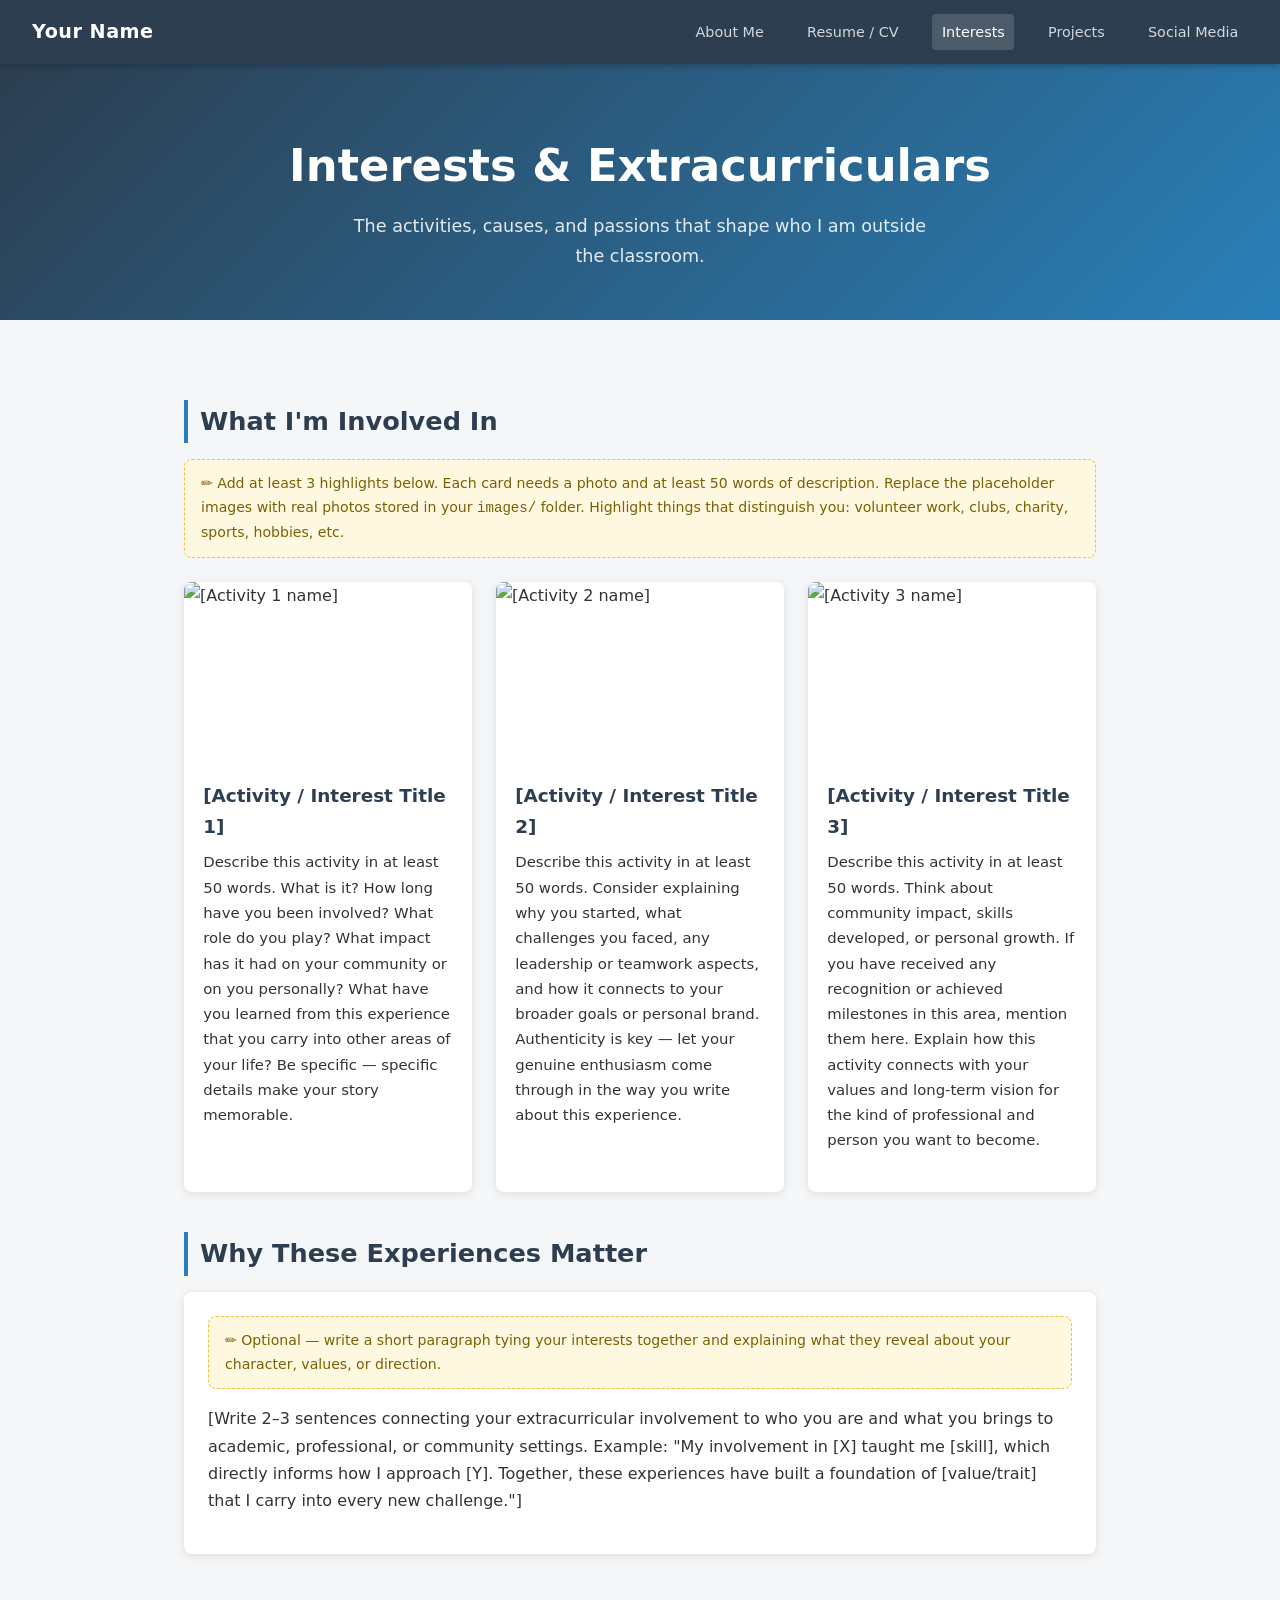
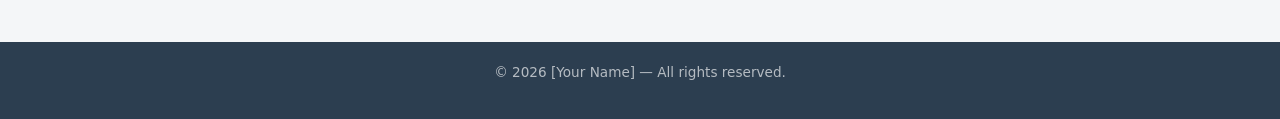
==== interests.html @ f591327f "basic layout for pages" ====
<!DOCTYPE html>
<html lang="en">
<head>
  <meta charset="UTF-8" />
  <meta name="viewport" content="width=device-width, initial-scale=1.0" />
  <title>Interests &amp; Extracurriculars | My Portfolio</title>
  <link rel="stylesheet" href="css/style.css" />
</head>
<body>

  <!-- ===== Navigation ===== -->
  <nav>
    <span class="brand">Your Name</span>
    <a href="index.html">About Me</a>
    <a href="resume.html">Resume / CV</a>
    <a href="interests.html" class="active">Interests</a>
    <a href="projects.html">Projects</a>
    <a href="social.html">Social Media</a>
  </nav>

  <!-- ===== Hero ===== -->
  <section class="hero">
    <h1>Interests &amp; Extracurriculars</h1>
    <p>The activities, causes, and passions that shape who I am outside the classroom.</p>
  </section>

  <!-- ===== Main Content ===== -->
  <main>

    <h2>What I'm Involved In</h2>
    <div class="placeholder-note">
      ✏️ Add at least 3 highlights below. Each card needs a photo and at least 50 words of description.
      Replace the placeholder images with real photos stored in your <code>images/</code> folder.
      Highlight things that distinguish you: volunteer work, clubs, charity, sports, hobbies, etc.
    </div>

    <div class="highlight-grid">

      <!-- ===== Highlight 1 ===== -->
      <div class="highlight-card">
        <!-- Replace src with your image, e.g. images/volunteer.jpg -->
        <img src="https://placehold.co/600x360/2c3e50/ffffff?text=Activity+Photo+1"
             alt="[Activity 1 name]" />
        <div class="hc-body">
          <h3>[Activity / Interest Title 1]</h3>
          <p>
            Describe this activity in at least 50 words. What is it? How long have you been involved?
            What role do you play? What impact has it had on your community or on you personally?
            What have you learned from this experience that you carry into other areas of your life?
            Be specific — specific details make your story memorable.
          </p>
        </div>
      </div>

      <!-- ===== Highlight 2 ===== -->
      <div class="highlight-card">
        <img src="https://placehold.co/600x360/2980b9/ffffff?text=Activity+Photo+2"
             alt="[Activity 2 name]" />
        <div class="hc-body">
          <h3>[Activity / Interest Title 2]</h3>
          <p>
            Describe this activity in at least 50 words. Consider explaining why you started, what
            challenges you faced, any leadership or teamwork aspects, and how it connects to your broader
            goals or personal brand. Authenticity is key — let your genuine enthusiasm come through in
            the way you write about this experience.
          </p>
        </div>
      </div>

      <!-- ===== Highlight 3 ===== -->
      <div class="highlight-card">
        <img src="https://placehold.co/600x360/27ae60/ffffff?text=Activity+Photo+3"
             alt="[Activity 3 name]" />
        <div class="hc-body">
          <h3>[Activity / Interest Title 3]</h3>
          <p>
            Describe this activity in at least 50 words. Think about community impact, skills developed,
            or personal growth. If you have received any recognition or achieved milestones in this area,
            mention them here. Explain how this activity connects with your values and long-term vision
            for the kind of professional and person you want to become.
          </p>
        </div>
      </div>

      <!-- ===== Optional: Add more cards by copying a block above ===== -->

    </div>

    <!-- Extra context -->
    <h2>Why These Experiences Matter</h2>
    <div class="card">
      <div class="placeholder-note">
        ✏️ Optional — write a short paragraph tying your interests together and explaining what they
        reveal about your character, values, or direction.
      </div>
      <p>
        [Write 2–3 sentences connecting your extracurricular involvement to who you are and what you
        brings to academic, professional, or community settings. Example: "My involvement in [X] taught
        me [skill], which directly informs how I approach [Y]. Together, these experiences have built a
        foundation of [value/trait] that I carry into every new challenge."]
      </p>
    </div>

  </main>

  <footer>
    <p>&copy; <span id="yr"></span> [Your Name] &mdash; All rights reserved.</p>
  </footer>
  <script>document.getElementById('yr').textContent = new Date().getFullYear();</script>
</body>
</html>
---- css/style.css ----
/* ============================================================
   Portfolio Stylesheet
   ============================================================ */

*, *::before, *::after {
  box-sizing: border-box;
  margin: 0;
  padding: 0;
}

:root {
  --primary:   #2c3e50;
  --accent:    #2980b9;
  --accent-lt: #3498db;
  --light:     #f4f6f8;
  --white:     #ffffff;
  --text:      #333333;
  --muted:     #666666;
  --border:    #dce1e7;
  --shadow:    0 2px 8px rgba(0,0,0,0.10);
  --radius:    8px;
  --nav-h:     64px;
}

/* ---- Base ---- */
body {
  font-family: 'Segoe UI', system-ui, sans-serif;
  color: var(--text);
  background: var(--light);
  line-height: 1.7;
}

a {
  color: var(--accent);
  text-decoration: none;
}
a:hover { text-decoration: underline; }

img {
  max-width: 100%;
  height: auto;
  display: block;
  border-radius: var(--radius);
}

/* ---- Navigation ---- */
nav {
  position: sticky;
  top: 0;
  z-index: 100;
  background: var(--primary);
  height: var(--nav-h);
  display: flex;
  align-items: center;
  padding: 0 2rem;
  gap: 1.5rem;
  box-shadow: 0 2px 6px rgba(0,0,0,0.25);
}

nav .brand {
  color: var(--white);
  font-size: 1.2rem;
  font-weight: 700;
  margin-right: auto;
  letter-spacing: 0.5px;
  white-space: nowrap;
}

nav a {
  color: rgba(255,255,255,0.80);
  font-size: 0.9rem;
  font-weight: 500;
  padding: 0.35rem 0.6rem;
  border-radius: 4px;
  transition: background 0.2s, color 0.2s;
  white-space: nowrap;
}

nav a:hover,
nav a.active {
  background: rgba(255,255,255,0.15);
  color: var(--white);
  text-decoration: none;
}

/* ---- Hero banner ---- */
.hero {
  background: linear-gradient(135deg, var(--primary) 0%, var(--accent) 100%);
  color: var(--white);
  padding: 4rem 2rem 3rem;
  text-align: center;
}

.hero h1 {
  font-size: clamp(1.8rem, 4vw, 2.8rem);
  margin-bottom: 0.5rem;
}

.hero p {
  font-size: 1.1rem;
  opacity: 0.88;
  max-width: 600px;
  margin: 0 auto;
}

/* ---- Main container ---- */
main {
  max-width: 960px;
  margin: 0 auto;
  padding: 2.5rem 1.5rem 4rem;
}

/* ---- Section headings ---- */
h2 {
  font-size: 1.6rem;
  color: var(--primary);
  border-left: 4px solid var(--accent);
  padding-left: 0.75rem;
  margin: 2.5rem 0 1rem;
}

h3 {
  font-size: 1.15rem;
  color: var(--primary);
  margin-bottom: 0.4rem;
}

p { margin-bottom: 1rem; }

/* ---- Cards ---- */
.card {
  background: var(--white);
  border-radius: var(--radius);
  box-shadow: var(--shadow);
  padding: 1.5rem;
  margin-bottom: 1.5rem;
}

/* ---- Picture row ---- */
.picture-row {
  display: flex;
  gap: 1.5rem;
  flex-wrap: wrap;
  margin: 1.5rem 0;
}

.picture-row .pic-item {
  flex: 1 1 200px;
  text-align: center;
}

.picture-row .pic-item img {
  width: 100%;
  max-height: 280px;
  object-fit: cover;
  border: 3px solid var(--border);
}

.picture-row .pic-item p {
  font-size: 0.85rem;
  color: var(--muted);
  margin-top: 0.5rem;
}

/* ---- Highlight cards (interests / projects) ---- */
.highlight-grid {
  display: grid;
  grid-template-columns: repeat(auto-fill, minmax(280px, 1fr));
  gap: 1.5rem;
  margin-top: 1.5rem;
}

.highlight-card {
  background: var(--white);
  border-radius: var(--radius);
  box-shadow: var(--shadow);
  overflow: hidden;
  display: flex;
  flex-direction: column;
}

.highlight-card img {
  width: 100%;
  height: 180px;
  object-fit: cover;
  border-radius: 0;
}

.highlight-card .hc-body {
  padding: 1.1rem 1.2rem 1.4rem;
  flex: 1;
}

.highlight-card .hc-body h3 {
  margin-bottom: 0.5rem;
}

.highlight-card .hc-body p {
  font-size: 0.93rem;
  color: var(--text);
}

.highlight-card .hc-body a {
  font-size: 0.88rem;
  font-weight: 600;
}

/* ---- Placeholder styling ---- */
.placeholder-note {
  background: #fff8e1;
  border: 1px dashed #f0c040;
  border-radius: var(--radius);
  padding: 0.75rem 1rem;
  font-size: 0.88rem;
  color: #7a6000;
  margin-bottom: 1rem;
}

/* ---- Resume embed ---- */
.resume-embed {
  width: 100%;
  height: 800px;
  border: 1px solid var(--border);
  border-radius: var(--radius);
  margin-top: 1rem;
}

/* ---- Social cards ---- */
.social-grid {
  display: grid;
  grid-template-columns: repeat(auto-fill, minmax(260px, 1fr));
  gap: 1.25rem;
  margin-top: 1.5rem;
}

.social-card {
  background: var(--white);
  border-radius: var(--radius);
  box-shadow: var(--shadow);
  padding: 1.25rem 1.4rem;
  display: flex;
  flex-direction: column;
  gap: 0.5rem;
  border-top: 4px solid var(--accent);
}

.social-card .sc-label {
  font-size: 0.75rem;
  text-transform: uppercase;
  letter-spacing: 0.08em;
  color: var(--muted);
  font-weight: 600;
}

.social-card .sc-name {
  font-size: 1.05rem;
  font-weight: 700;
  color: var(--primary);
}

.social-card p {
  font-size: 0.9rem;
  color: var(--text);
  margin: 0;
}

/* ---- Footer ---- */
footer {
  background: var(--primary);
  color: rgba(255,255,255,0.65);
  text-align: center;
  padding: 1.2rem 1rem;
  font-size: 0.85rem;
}

/* ---- Responsive nav toggle (simple) ---- */
@media (max-width: 640px) {
  nav {
    flex-wrap: wrap;
    height: auto;
    padding: 0.75rem 1rem;
    gap: 0.5rem;
  }
  nav .brand {
    width: 100%;
    margin-bottom: 0.25rem;
  }
  nav a { font-size: 0.82rem; }
}
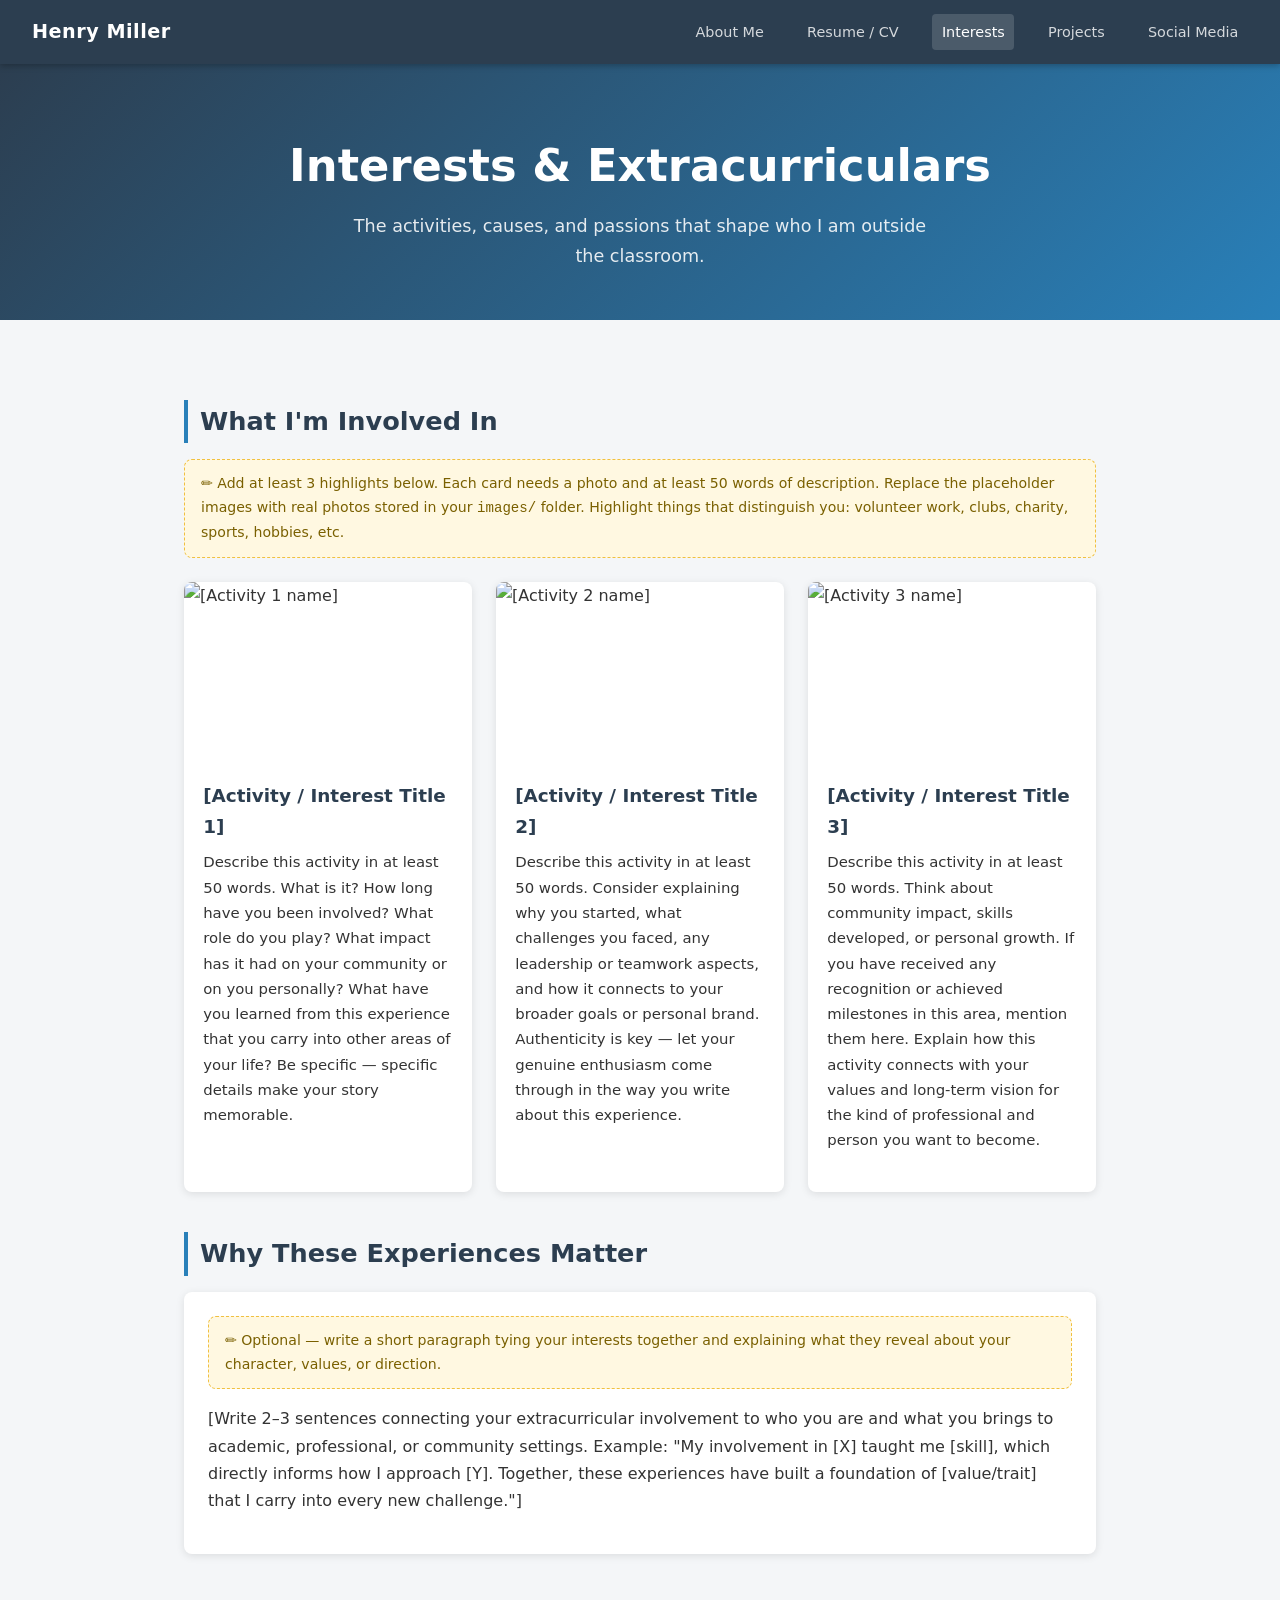
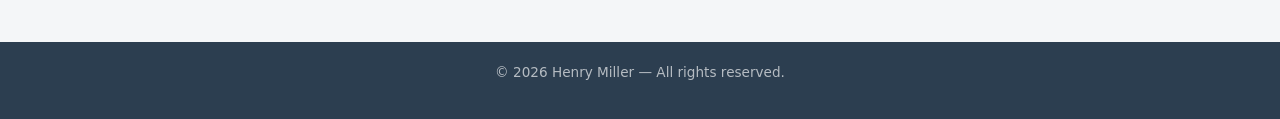
==== commit 39b751f9: "adding headshot and resume, updating info" ====
--- a/interests.html
+++ b/interests.html
@@ -10,7 +10,7 @@
 
   <!-- ===== Navigation ===== -->
   <nav>
-    <span class="brand">Your Name</span>
+    <span class="brand">Henry Miller</span>
     <a href="index.html">About Me</a>
     <a href="resume.html">Resume / CV</a>
     <a href="interests.html" class="active">Interests</a>
@@ -104,7 +104,7 @@
   </main>
 
   <footer>
-    <p>&copy; <span id="yr"></span> [Your Name] &mdash; All rights reserved.</p>
+    <p>&copy; <span id="yr"></span> Henry Miller &mdash; All rights reserved.</p>
   </footer>
   <script>document.getElementById('yr').textContent = new Date().getFullYear();</script>
 </body>
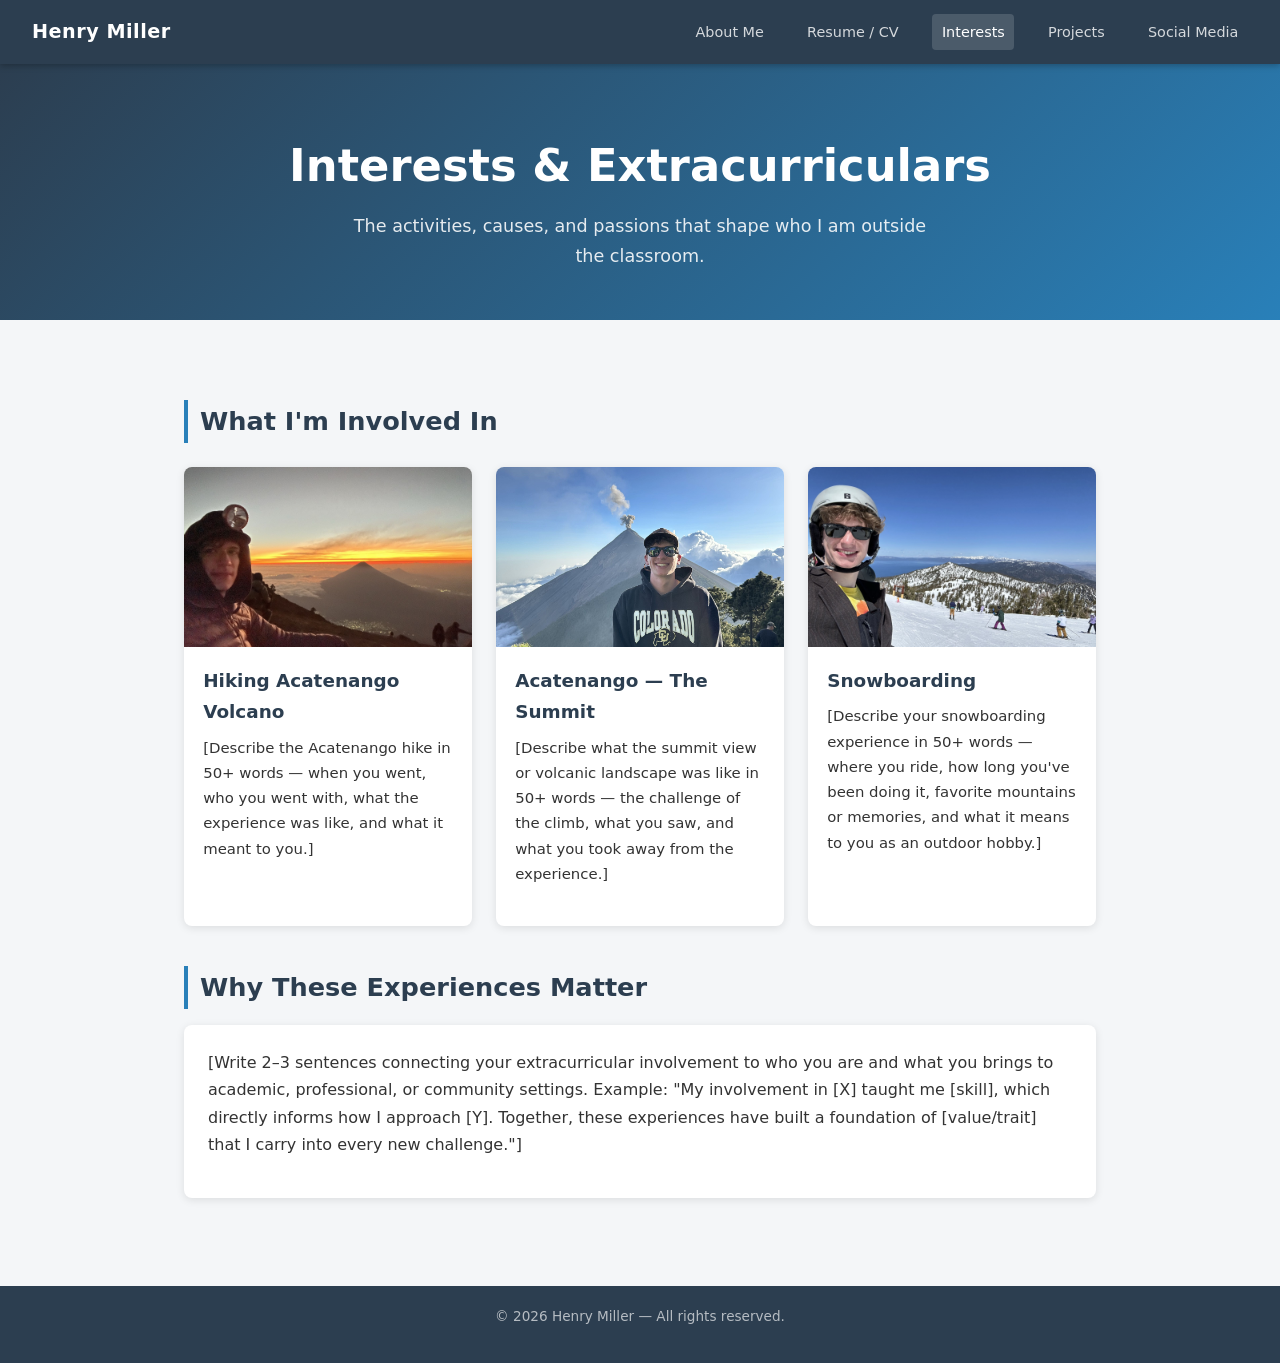
==== commit a11c1540: "adding some pictures and cleanup" ====
--- a/interests.html
+++ b/interests.html
@@ -28,56 +28,41 @@
   <main>
 
     <h2>What I'm Involved In</h2>
-    <div class="placeholder-note">
-      ✏️ Add at least 3 highlights below. Each card needs a photo and at least 50 words of description.
-      Replace the placeholder images with real photos stored in your <code>images/</code> folder.
-      Highlight things that distinguish you: volunteer work, clubs, charity, sports, hobbies, etc.
-    </div>
 
     <div class="highlight-grid">
 
       <!-- ===== Highlight 1 ===== -->
       <div class="highlight-card">
-        <!-- Replace src with your image, e.g. images/volunteer.jpg -->
-        <img src="https://placehold.co/600x360/2c3e50/ffffff?text=Activity+Photo+1"
-             alt="[Activity 1 name]" />
+        <img src="images/acatenango hike.jpg"
+             alt="Hiking Acatenango Volcano, Guatemala" />
         <div class="hc-body">
-          <h3>[Activity / Interest Title 1]</h3>
+          <h3>Hiking Acatenango Volcano</h3>
           <p>
-            Describe this activity in at least 50 words. What is it? How long have you been involved?
-            What role do you play? What impact has it had on your community or on you personally?
-            What have you learned from this experience that you carry into other areas of your life?
-            Be specific — specific details make your story memorable.
+            [Describe the Acatenango hike in 50+ words — when you went, who you went with, what the experience was like, and what it meant to you.]
           </p>
         </div>
       </div>
 
       <!-- ===== Highlight 2 ===== -->
       <div class="highlight-card">
-        <img src="https://placehold.co/600x360/2980b9/ffffff?text=Activity+Photo+2"
-             alt="[Activity 2 name]" />
+        <img src="images/acatenango volcano.jpg"
+             alt="View of the Acatenango volcanic crater" />
         <div class="hc-body">
-          <h3>[Activity / Interest Title 2]</h3>
+          <h3>Acatenango — The Summit</h3>
           <p>
-            Describe this activity in at least 50 words. Consider explaining why you started, what
-            challenges you faced, any leadership or teamwork aspects, and how it connects to your broader
-            goals or personal brand. Authenticity is key — let your genuine enthusiasm come through in
-            the way you write about this experience.
+            [Describe what the summit view or volcanic landscape was like in 50+ words — the challenge of the climb, what you saw, and what you took away from the experience.]
           </p>
         </div>
       </div>
 
       <!-- ===== Highlight 3 ===== -->
       <div class="highlight-card">
-        <img src="https://placehold.co/600x360/27ae60/ffffff?text=Activity+Photo+3"
-             alt="[Activity 3 name]" />
+        <img src="images/snowboarding.jpg"
+             alt="Snowboarding" />
         <div class="hc-body">
-          <h3>[Activity / Interest Title 3]</h3>
+          <h3>Snowboarding</h3>
           <p>
-            Describe this activity in at least 50 words. Think about community impact, skills developed,
-            or personal growth. If you have received any recognition or achieved milestones in this area,
-            mention them here. Explain how this activity connects with your values and long-term vision
-            for the kind of professional and person you want to become.
+            [Describe your snowboarding experience in 50+ words — where you ride, how long you've been doing it, favorite mountains or memories, and what it means to you as an outdoor hobby.]
           </p>
         </div>
       </div>
@@ -89,10 +74,6 @@
     <!-- Extra context -->
     <h2>Why These Experiences Matter</h2>
     <div class="card">
-      <div class="placeholder-note">
-        ✏️ Optional — write a short paragraph tying your interests together and explaining what they
-        reveal about your character, values, or direction.
-      </div>
       <p>
         [Write 2–3 sentences connecting your extracurricular involvement to who you are and what you
         brings to academic, professional, or community settings. Example: "My involvement in [X] taught
--- a/css/style.css
+++ b/css/style.css
@@ -151,8 +151,8 @@
 
 .picture-row .pic-item img {
   width: 100%;
-  max-height: 280px;
-  object-fit: cover;
+  max-height: 360px;
+  object-fit: contain;
   border: 3px solid var(--border);
 }
 
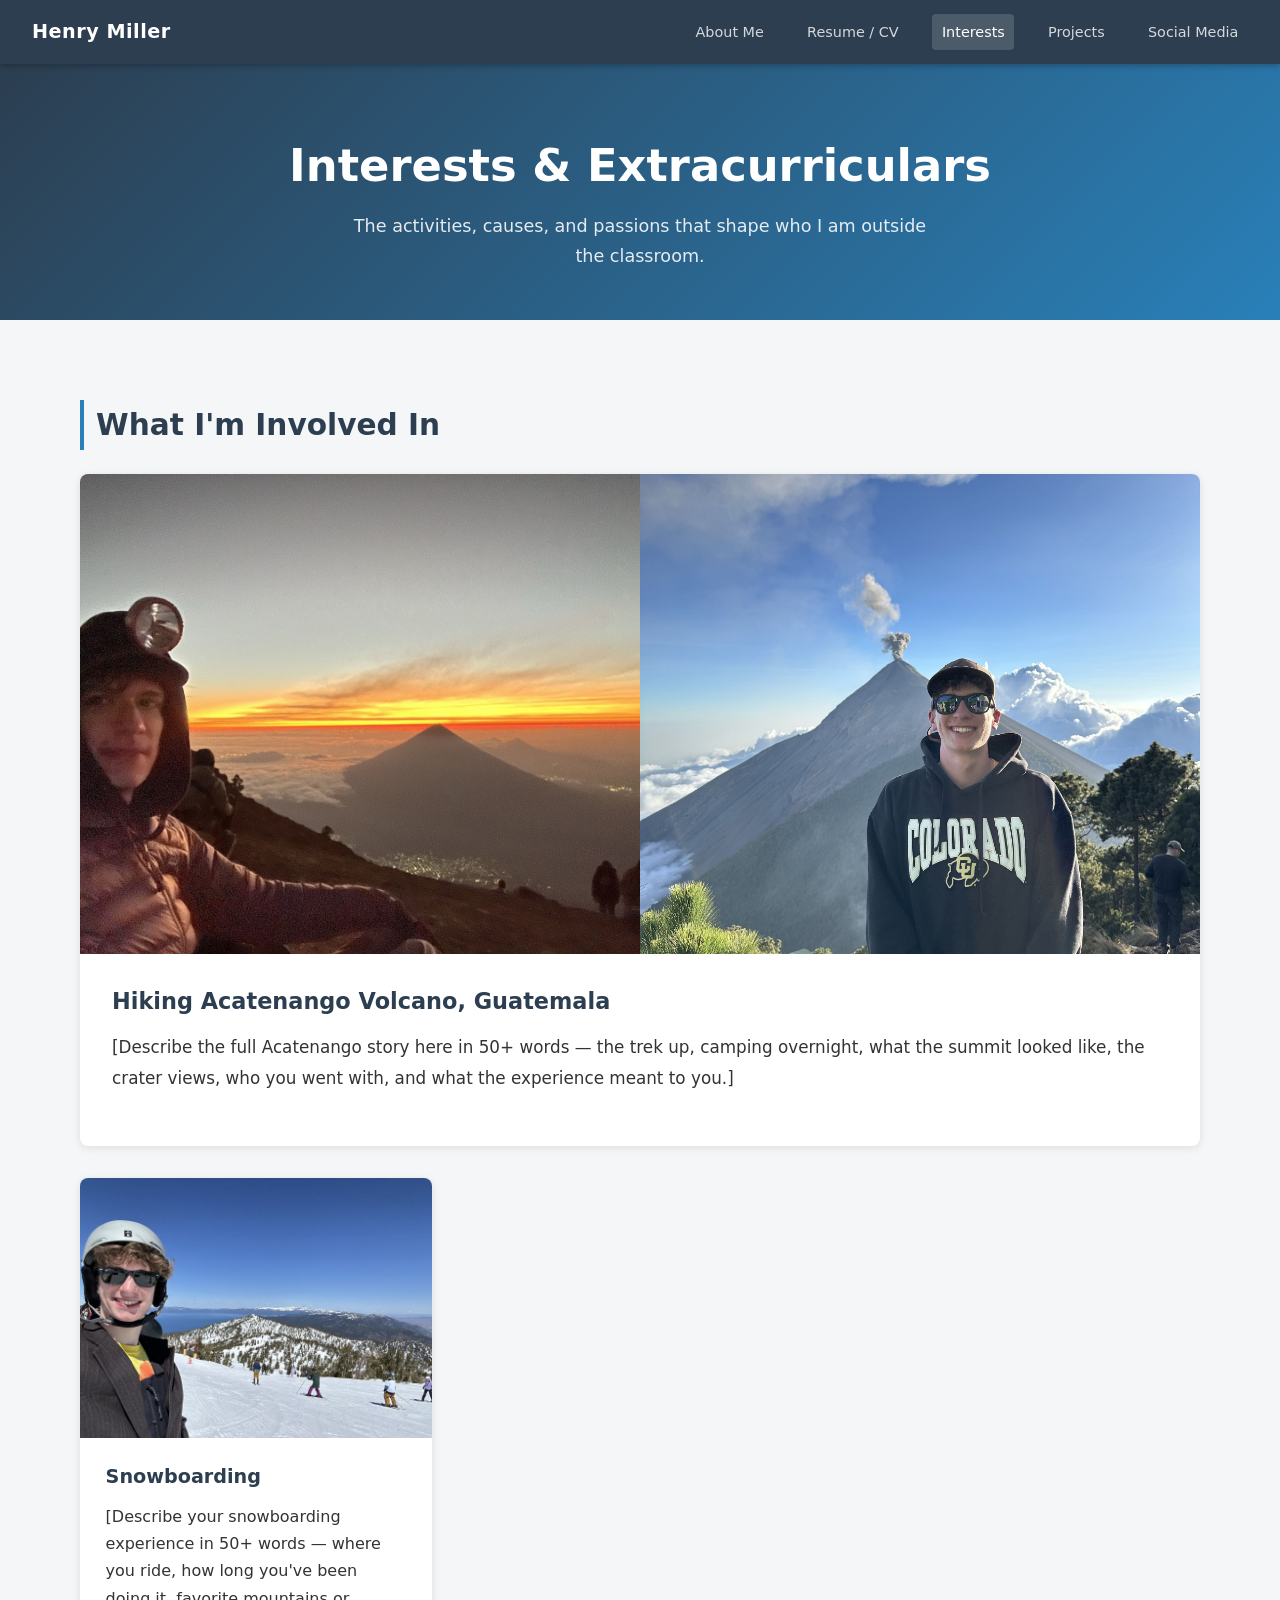
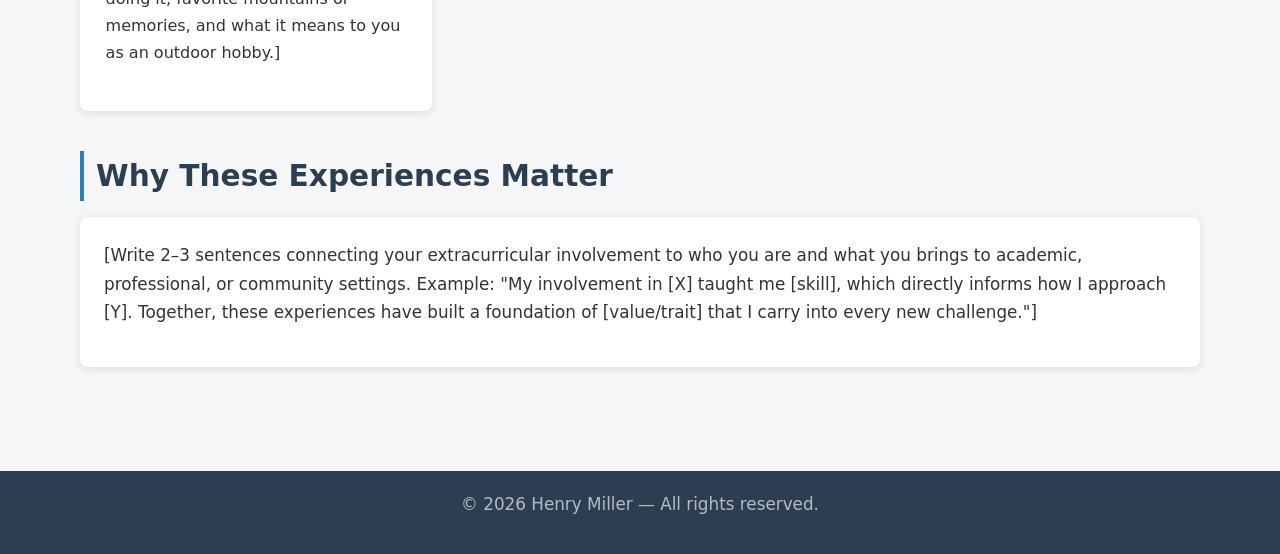
==== commit ad8127d1: "updates" ====
--- a/interests.html
+++ b/interests.html
@@ -31,26 +31,16 @@
 
     <div class="highlight-grid">
 
-      <!-- ===== Highlight 1 ===== -->
-      <div class="highlight-card">
-        <img src="images/acatenango hike.jpg"
-             alt="Hiking Acatenango Volcano, Guatemala" />
-        <div class="hc-body">
-          <h3>Hiking Acatenango Volcano</h3>
+      <!-- ===== Acatenango Story Card ===== -->
+      <div class="story-card">
+        <div class="sc-images">
+          <img src="images/acatenango hike.jpg" alt="Hiking up Acatenango Volcano, Guatemala" />
+          <img src="images/acatenango volcano.jpg" alt="View of the volcanic crater from the summit" />
+        </div>
+        <div class="sc-body">
+          <h3>Hiking Acatenango Volcano, Guatemala</h3>
           <p>
-            [Describe the Acatenango hike in 50+ words — when you went, who you went with, what the experience was like, and what it meant to you.]
-          </p>
-        </div>
-      </div>
-
-      <!-- ===== Highlight 2 ===== -->
-      <div class="highlight-card">
-        <img src="images/acatenango volcano.jpg"
-             alt="View of the Acatenango volcanic crater" />
-        <div class="hc-body">
-          <h3>Acatenango — The Summit</h3>
-          <p>
-            [Describe what the summit view or volcanic landscape was like in 50+ words — the challenge of the climb, what you saw, and what you took away from the experience.]
+            [Describe the full Acatenango story here in 50+ words — the trek up, camping overnight, what the summit looked like, the crater views, who you went with, and what the experience meant to you.]
           </p>
         </div>
       </div>
--- a/css/style.css
+++ b/css/style.css
@@ -105,14 +105,14 @@
 
 /* ---- Main container ---- */
 main {
-  max-width: 960px;
+  max-width: 1200px;
   margin: 0 auto;
-  padding: 2.5rem 1.5rem 4rem;
+  padding: 2.5rem 2.5rem 5rem;
 }
 
 /* ---- Section headings ---- */
 h2 {
-  font-size: 1.6rem;
+  font-size: 1.85rem;
   color: var(--primary);
   border-left: 4px solid var(--accent);
   padding-left: 0.75rem;
@@ -120,12 +120,12 @@
 }
 
 h3 {
-  font-size: 1.15rem;
+  font-size: 1.2rem;
   color: var(--primary);
   margin-bottom: 0.4rem;
 }
 
-p { margin-bottom: 1rem; }
+p { margin-bottom: 1rem; font-size: 1.05rem; }
 
 /* ---- Cards ---- */
 .card {
@@ -151,8 +151,7 @@
 
 .picture-row .pic-item img {
   width: 100%;
-  max-height: 360px;
-  object-fit: contain;
+  height: auto;
   border: 3px solid var(--border);
 }
 
@@ -165,8 +164,8 @@
 /* ---- Highlight cards (interests / projects) ---- */
 .highlight-grid {
   display: grid;
-  grid-template-columns: repeat(auto-fill, minmax(280px, 1fr));
-  gap: 1.5rem;
+  grid-template-columns: repeat(auto-fill, minmax(340px, 1fr));
+  gap: 2rem;
   margin-top: 1.5rem;
 }
 
@@ -181,28 +180,66 @@
 
 .highlight-card img {
   width: 100%;
-  height: 180px;
+  height: 260px;
   object-fit: cover;
   border-radius: 0;
 }
 
 .highlight-card .hc-body {
-  padding: 1.1rem 1.2rem 1.4rem;
+  padding: 1.4rem 1.6rem 1.8rem;
   flex: 1;
 }
 
 .highlight-card .hc-body h3 {
-  margin-bottom: 0.5rem;
+  margin-bottom: 0.6rem;
 }
 
 .highlight-card .hc-body p {
-  font-size: 0.93rem;
+  font-size: 1rem;
   color: var(--text);
 }
 
 .highlight-card .hc-body a {
-  font-size: 0.88rem;
+  font-size: 0.95rem;
   font-weight: 600;
+}
+
+/* ---- Story card (full-width, two images side by side) ---- */
+.story-card {
+  background: var(--white);
+  border-radius: var(--radius);
+  box-shadow: var(--shadow);
+  overflow: hidden;
+  grid-column: 1 / -1;
+}
+
+.story-card .sc-images {
+  display: flex;
+  gap: 0;
+}
+
+.story-card .sc-images img {
+  flex: 1 1 50%;
+  width: 50%;
+  height: 480px;
+  object-fit: cover;
+  border-radius: 0;
+}
+
+.story-card .sc-body {
+  padding: 1.75rem 2rem 2.25rem;
+}
+
+.story-card .sc-body h3 {
+  font-size: 1.4rem;
+  margin-bottom: 0.75rem;
+  color: var(--primary);
+}
+
+.story-card .sc-body p {
+  font-size: 1.05rem;
+  line-height: 1.85;
+  color: var(--text);
 }
 
 /* ---- Placeholder styling ---- */
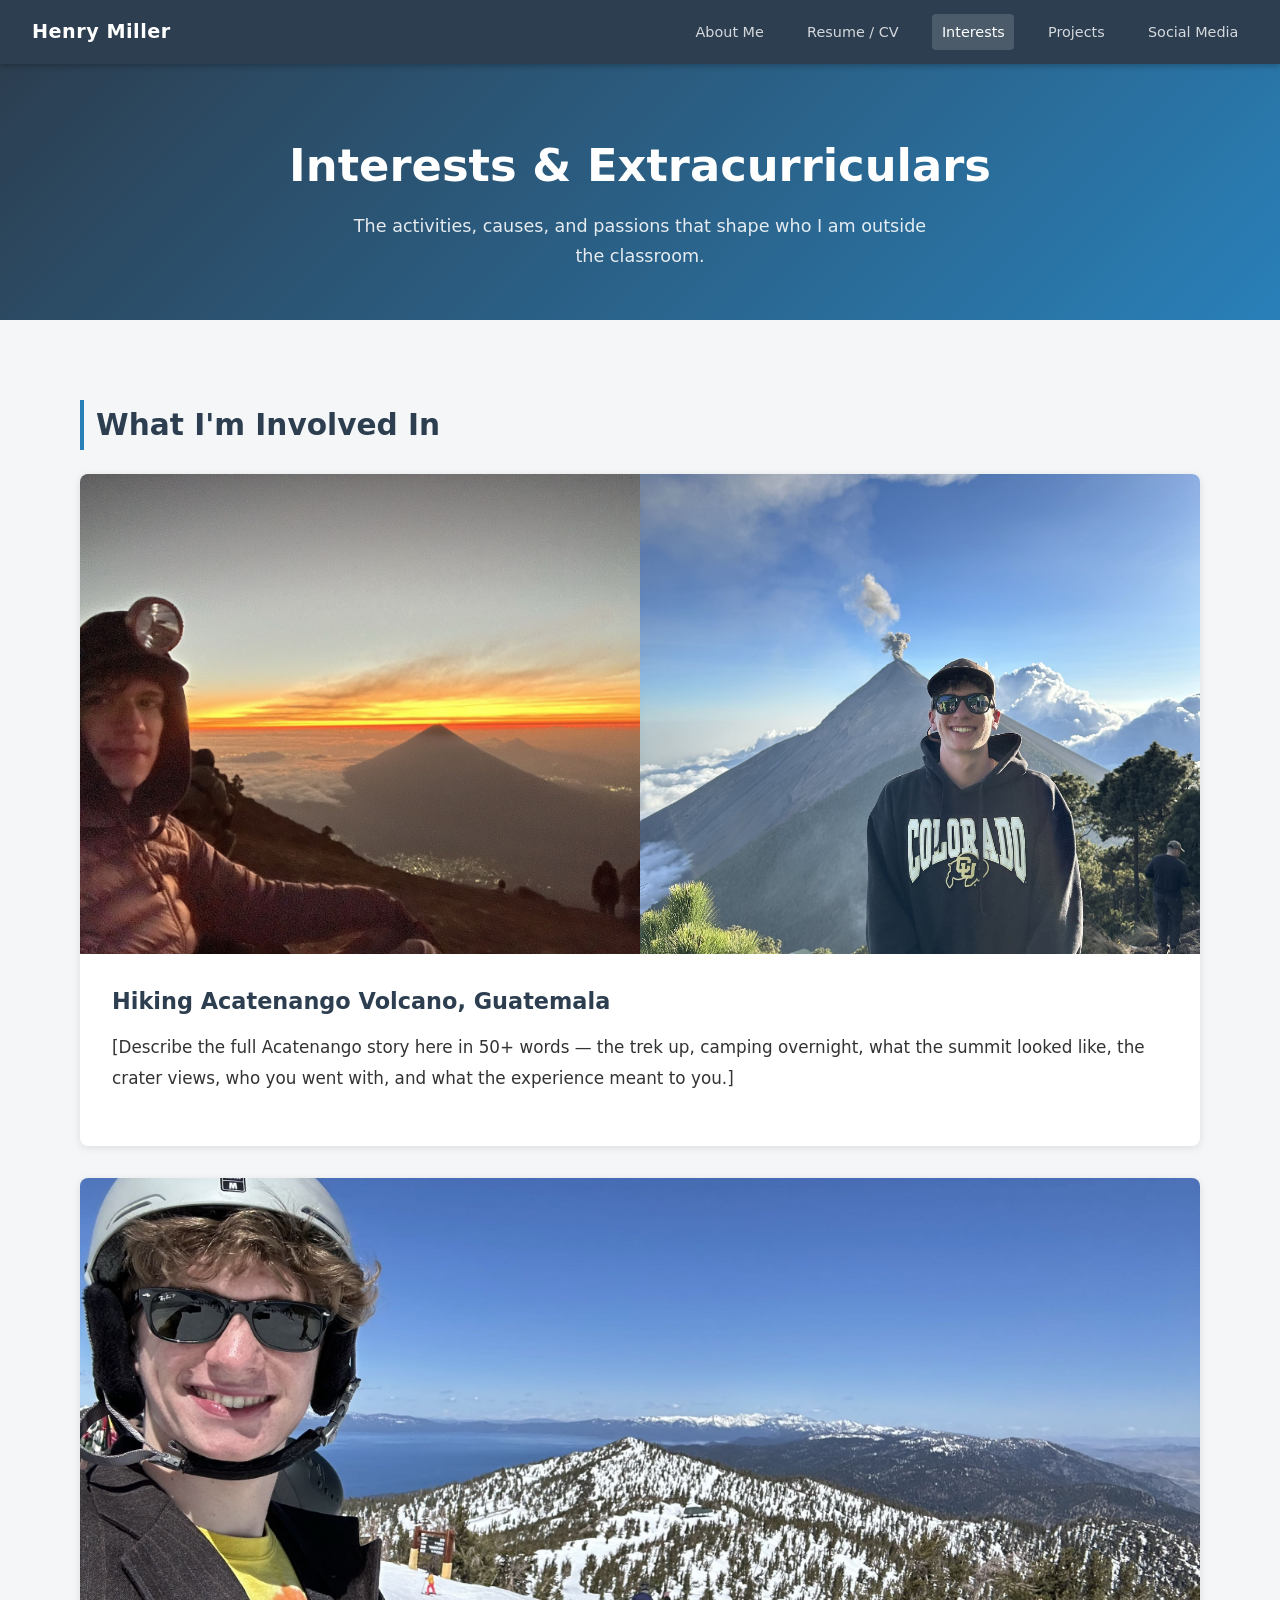
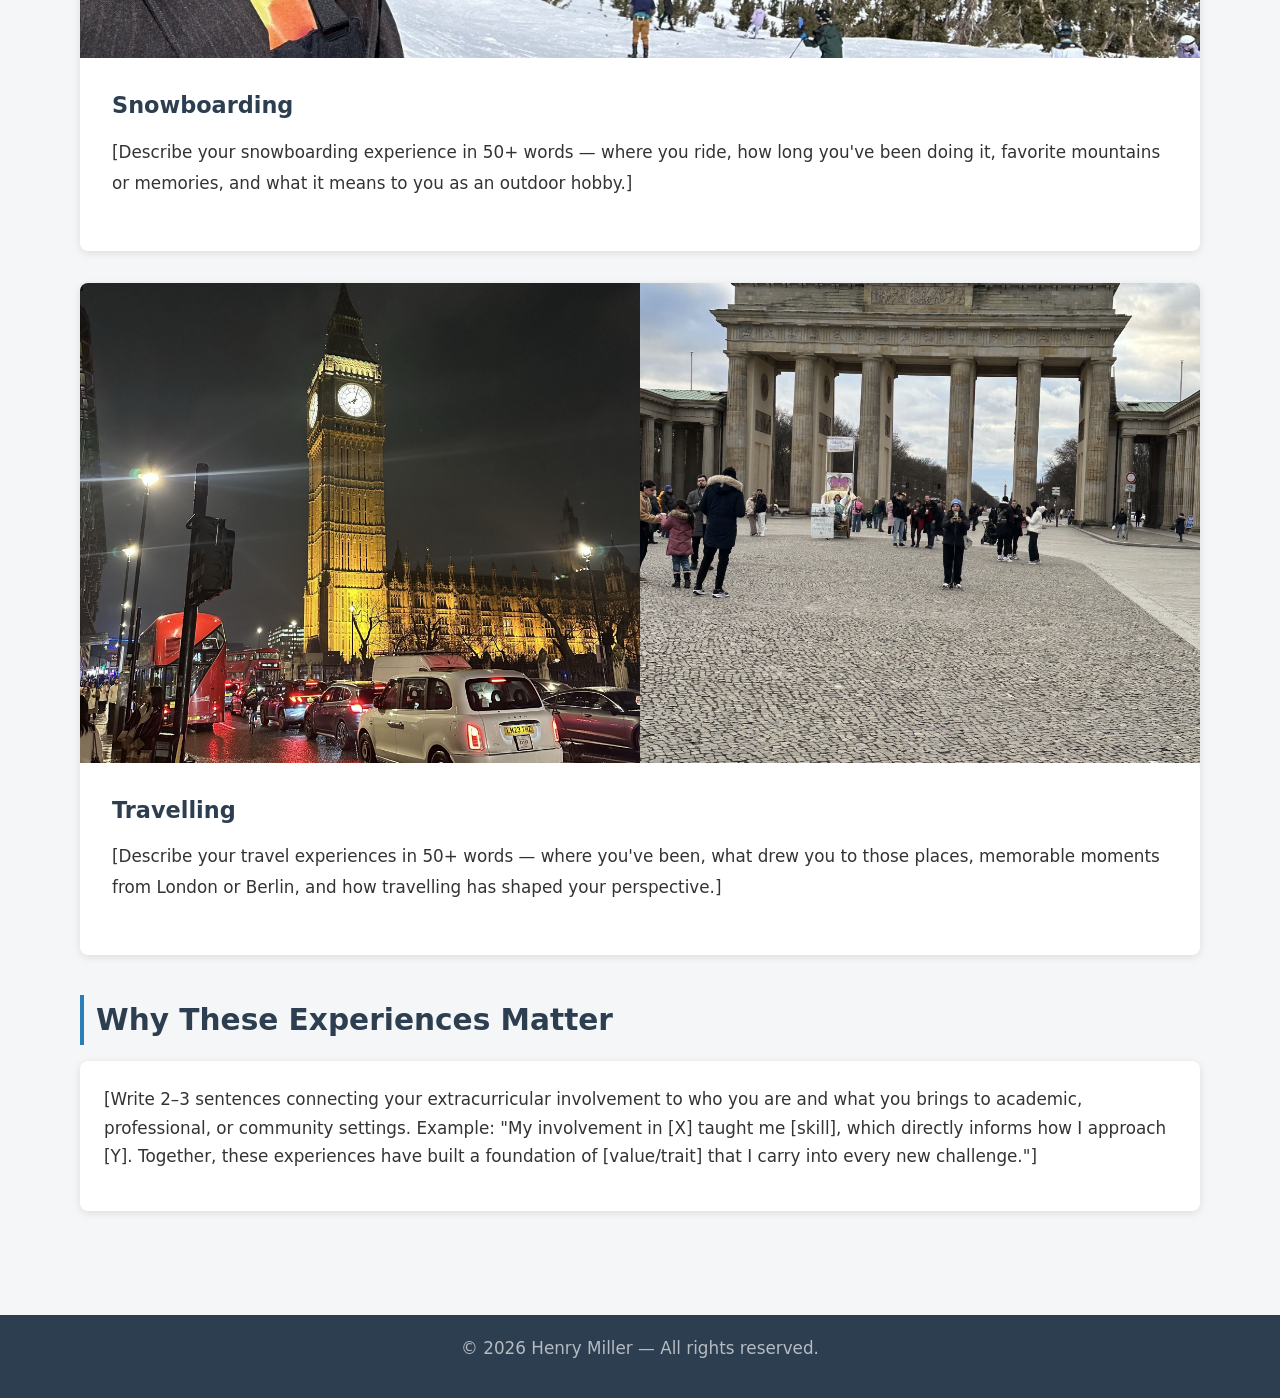
==== commit dd8d7592: "new section" ====
--- a/interests.html
+++ b/interests.html
@@ -45,11 +45,12 @@
         </div>
       </div>
 
-      <!-- ===== Highlight 3 ===== -->
-      <div class="highlight-card">
-        <img src="images/snowboarding.jpg"
-             alt="Snowboarding" />
-        <div class="hc-body">
+      <!-- ===== Snowboarding ===== -->
+      <div class="story-card story-card--single">
+        <div class="sc-images">
+          <img src="images/snowboarding.jpg" alt="Snowboarding" />
+        </div>
+        <div class="sc-body">
           <h3>Snowboarding</h3>
           <p>
             [Describe your snowboarding experience in 50+ words — where you ride, how long you've been doing it, favorite mountains or memories, and what it means to you as an outdoor hobby.]
@@ -57,7 +58,19 @@
         </div>
       </div>
 
-      <!-- ===== Optional: Add more cards by copying a block above ===== -->
+      <!-- ===== Travelling ===== -->
+      <div class="story-card">
+        <div class="sc-images">
+          <img src="images/big ben.jpg" alt="Big Ben, London" />
+          <img src="images/brandenburg.jpg" alt="Brandenburg Gate, Berlin" />
+        </div>
+        <div class="sc-body">
+          <h3>Travelling</h3>
+          <p>
+            [Describe your travel experiences in 50+ words — where you've been, what drew you to those places, memorable moments from London or Berlin, and how travelling has shaped your perspective.]
+          </p>
+        </div>
+      </div>
 
     </div>
 
--- a/css/style.css
+++ b/css/style.css
@@ -221,6 +221,15 @@
 .story-card .sc-images img {
   flex: 1 1 50%;
   width: 50%;
+  height: 480px;
+  object-fit: cover;
+  border-radius: 0;
+}
+
+/* Single-image story card — one photo spans the full width */
+.story-card--single .sc-images img {
+  flex: 1 1 100%;
+  width: 100%;
   height: 480px;
   object-fit: cover;
   border-radius: 0;
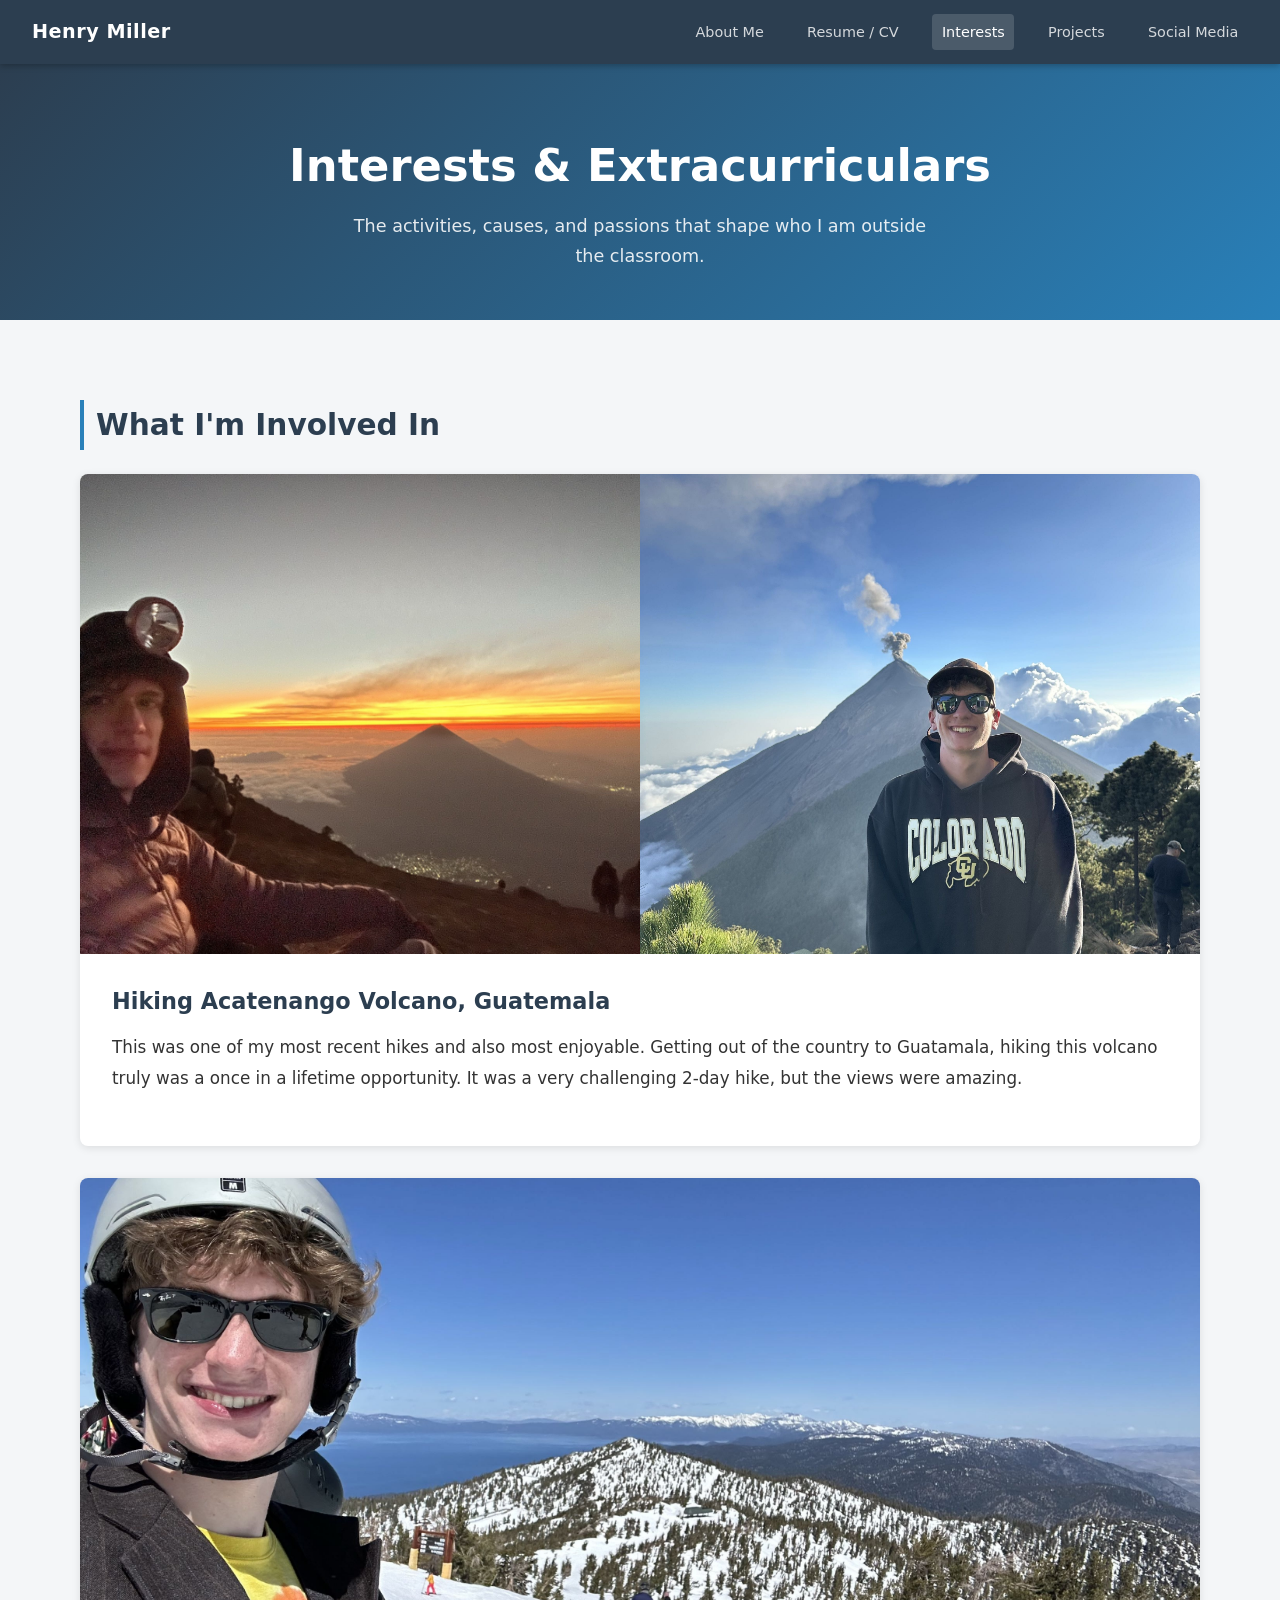
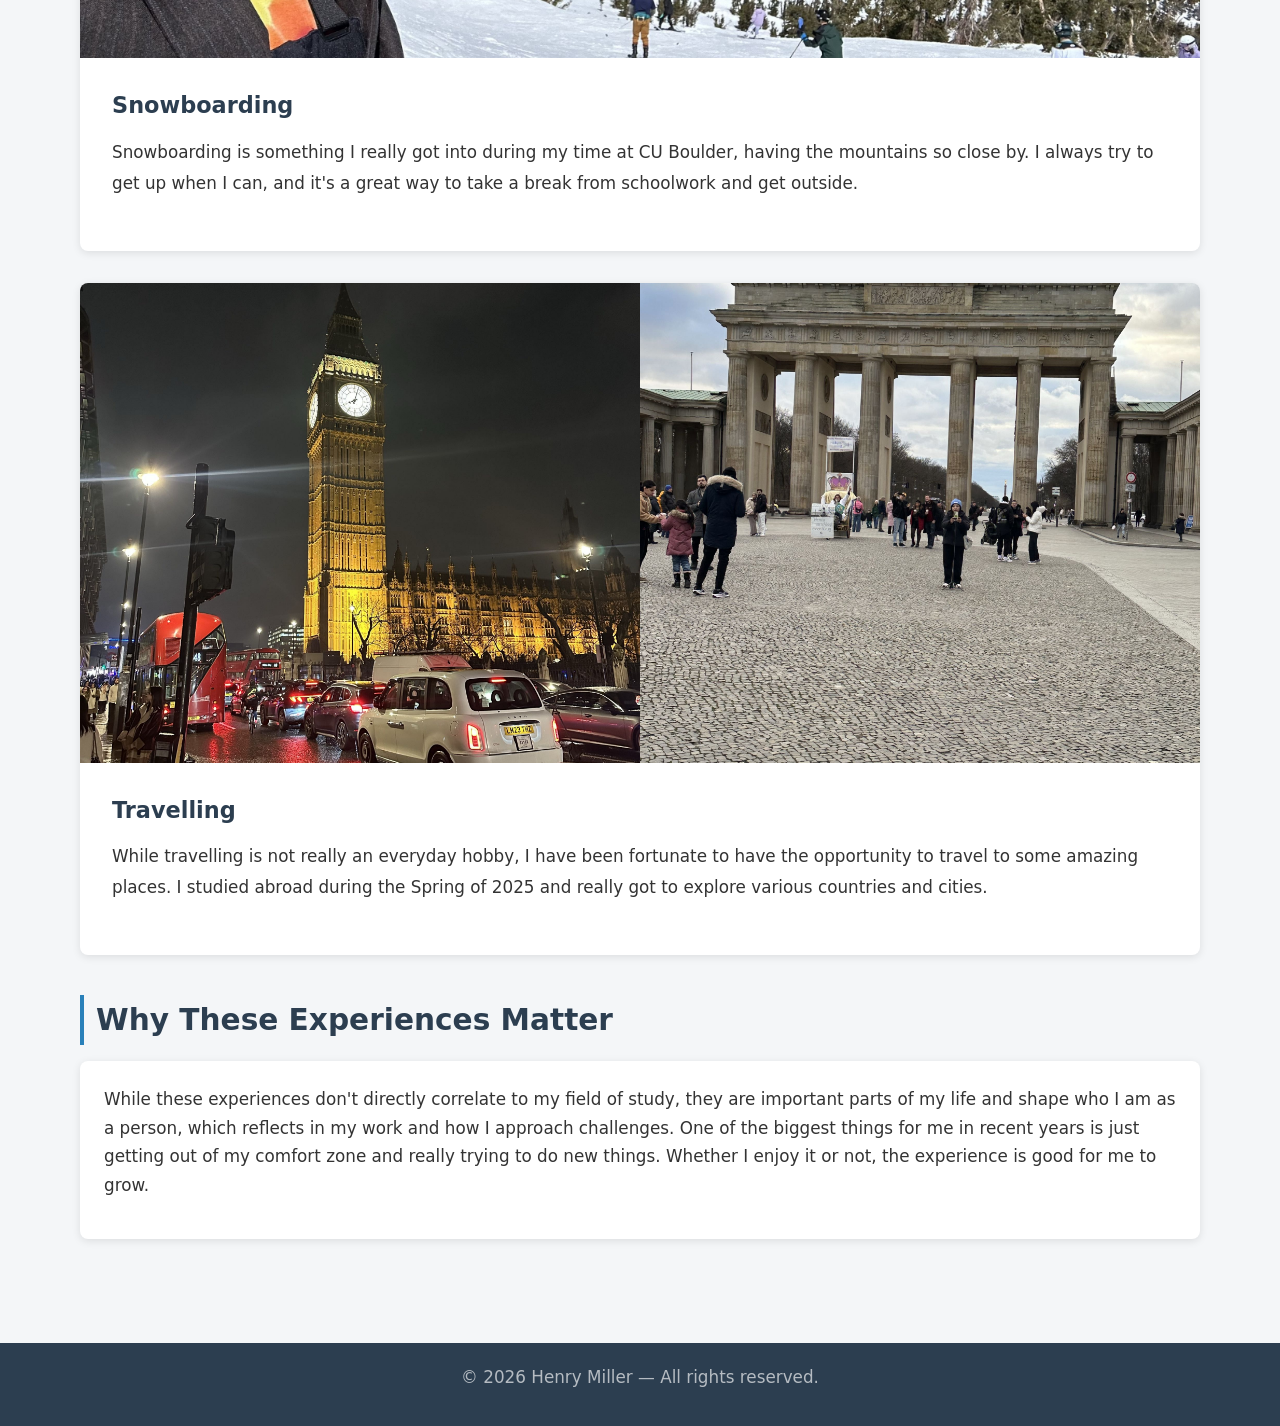
==== commit bcb367a0: "adding descriptions" ====
--- a/interests.html
+++ b/interests.html
@@ -40,7 +40,7 @@
         <div class="sc-body">
           <h3>Hiking Acatenango Volcano, Guatemala</h3>
           <p>
-            [Describe the full Acatenango story here in 50+ words — the trek up, camping overnight, what the summit looked like, the crater views, who you went with, and what the experience meant to you.]
+            This was one of my most recent hikes and also most enjoyable. Getting out of the country to Guatamala, hiking this volcano truly was a once in a lifetime opportunity. It was a very challenging 2-day hike, but the views were amazing.
           </p>
         </div>
       </div>
@@ -53,7 +53,7 @@
         <div class="sc-body">
           <h3>Snowboarding</h3>
           <p>
-            [Describe your snowboarding experience in 50+ words — where you ride, how long you've been doing it, favorite mountains or memories, and what it means to you as an outdoor hobby.]
+            Snowboarding is something I really got into during my time at CU Boulder, having the mountains so close by. I always try to get up when I can, and it's a great way to take a break from schoolwork and get outside.
           </p>
         </div>
       </div>
@@ -67,8 +67,7 @@
         <div class="sc-body">
           <h3>Travelling</h3>
           <p>
-            [Describe your travel experiences in 50+ words — where you've been, what drew you to those places, memorable moments from London or Berlin, and how travelling has shaped your perspective.]
-          </p>
+            While travelling is not really an everyday hobby, I have been fortunate to have the opportunity to travel to some amazing places. I studied abroad during the Spring of 2025 and really got to explore various countries and cities.
         </div>
       </div>
 
@@ -78,10 +77,7 @@
     <h2>Why These Experiences Matter</h2>
     <div class="card">
       <p>
-        [Write 2–3 sentences connecting your extracurricular involvement to who you are and what you
-        brings to academic, professional, or community settings. Example: "My involvement in [X] taught
-        me [skill], which directly informs how I approach [Y]. Together, these experiences have built a
-        foundation of [value/trait] that I carry into every new challenge."]
+        While these experiences don't directly correlate to my field of study, they are important parts of my life and shape who I am as a person, which reflects in my work and how I approach challenges. One of the biggest things for me in recent years is just getting out of my comfort zone and really trying to do new things. Whether I enjoy it or not, the experience is good for me to grow.
       </p>
     </div>
 
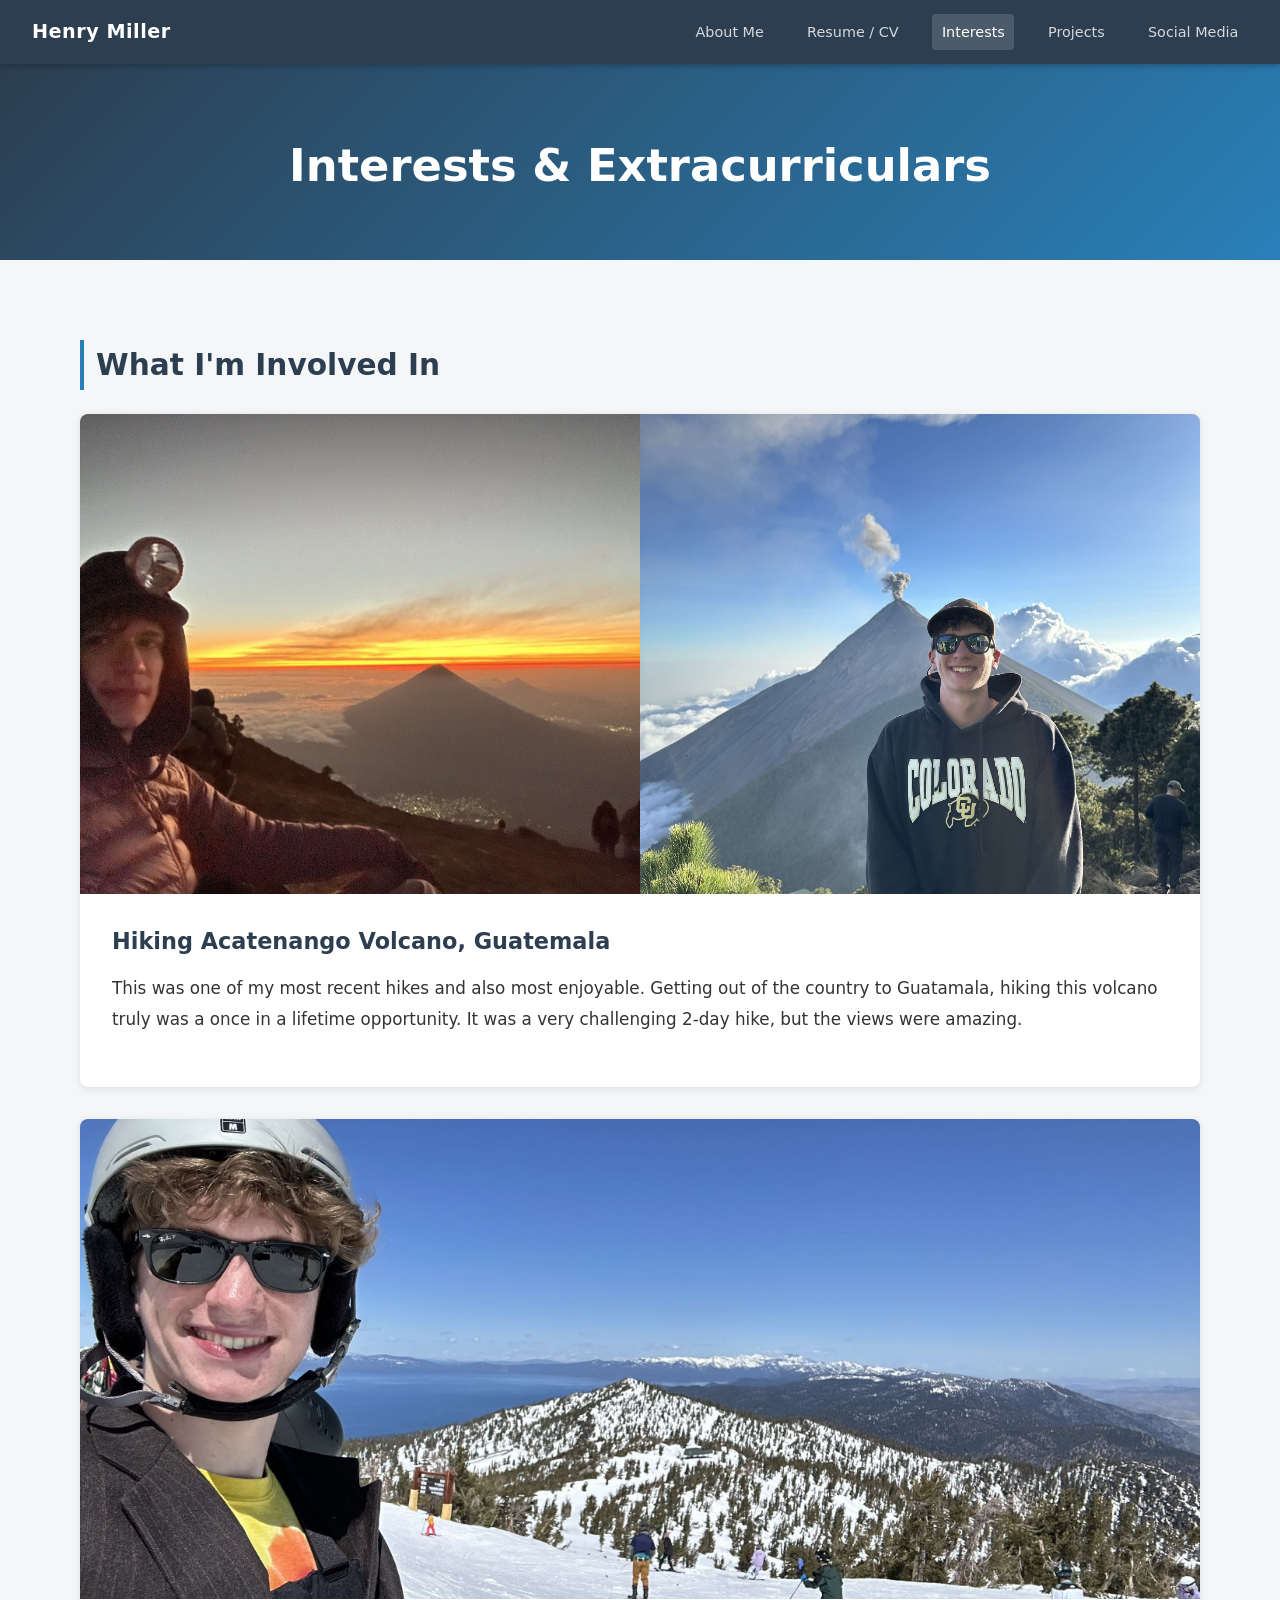
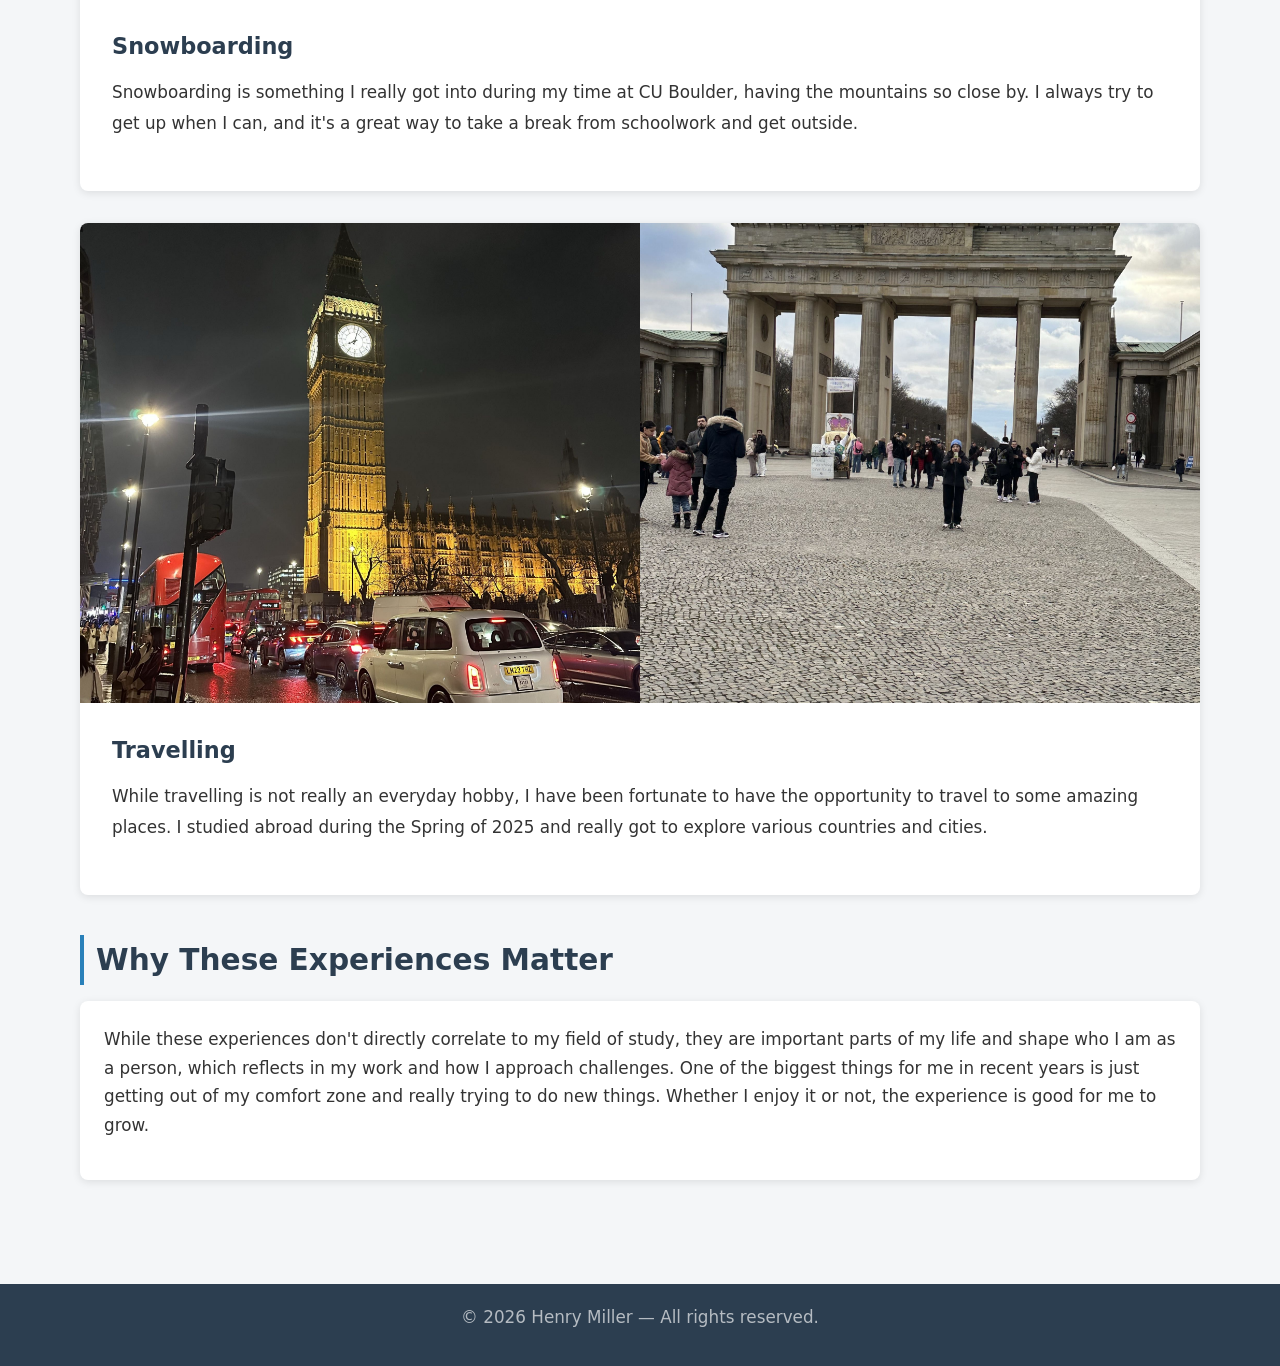
==== commit 7d5e8be5: "small tweaks" ====
--- a/interests.html
+++ b/interests.html
@@ -21,7 +21,6 @@
   <!-- ===== Hero ===== -->
   <section class="hero">
     <h1>Interests &amp; Extracurriculars</h1>
-    <p>The activities, causes, and passions that shape who I am outside the classroom.</p>
   </section>
 
   <!-- ===== Main Content ===== -->
